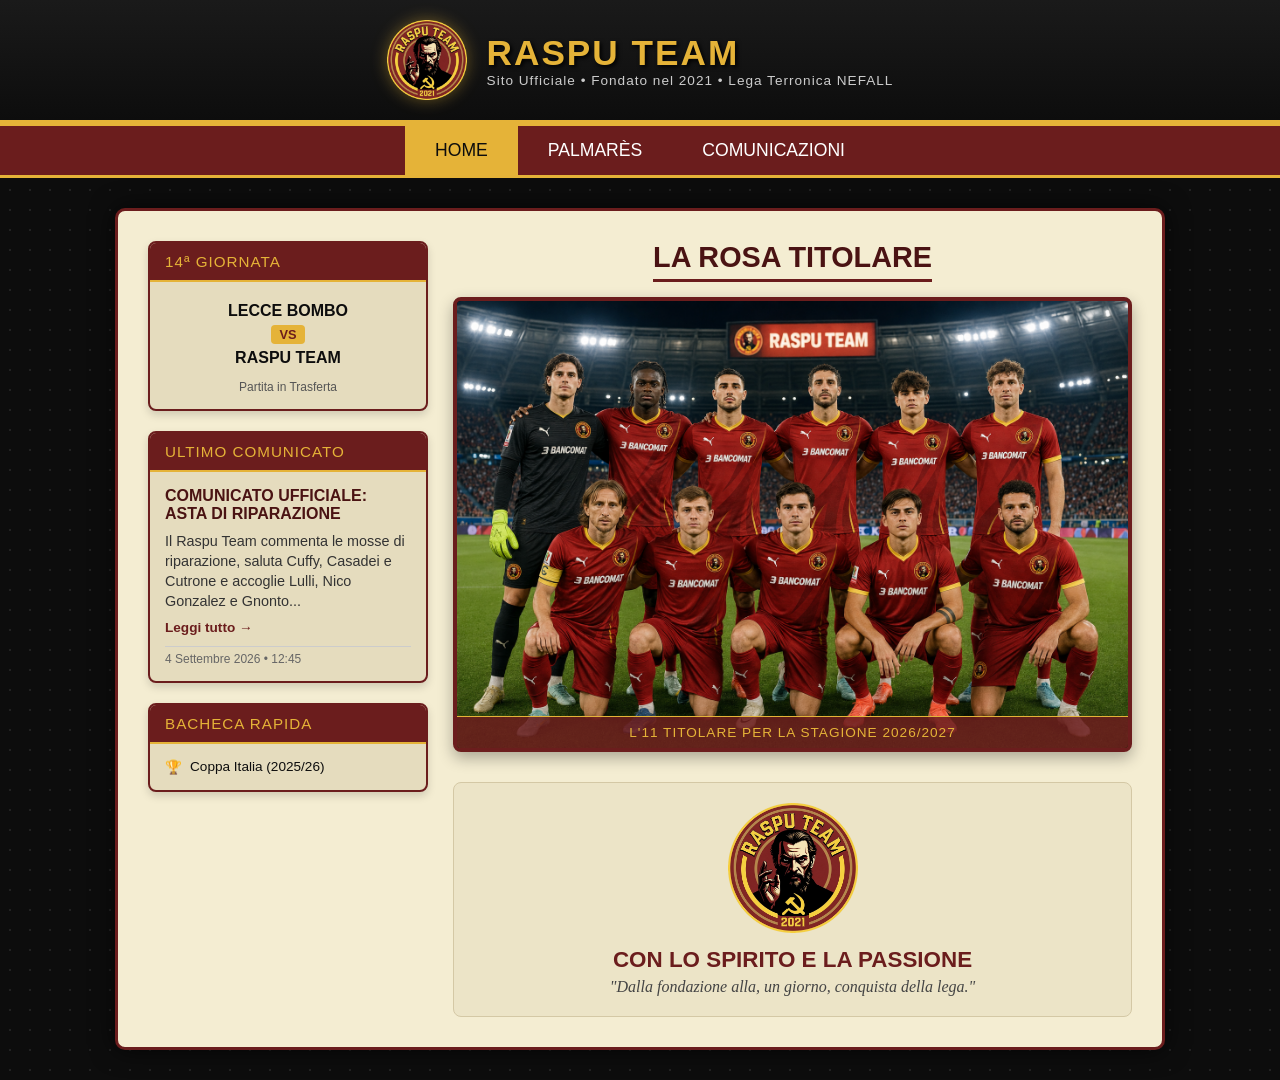
==== index.html @ 9d4887f2 "Update tagline in index.html Removed 'Prova test' from the tagline." ====
<!DOCTYPE html>
<html lang="it">
<head>
  <meta charset="UTF-8">
  <meta name="viewport" content="width=device-width, initial-scale=1.0">
  <title>Raspu Team - Sito Ufficiale prova</title>
  <link rel="stylesheet" href="style.css">
</head>
<body>

  <header>
    <div class="header-container">
      <img src="img/stemma.png" alt="Logo Raspu Team" class="logo-header">
      <div class="header-text">
        <h1>RASPU TEAM</h1>
        <p class="tagline">Sito Ufficiale • Fondato nel 2021 • Lega Terronica NEFALL</p>
      </div>
    </div>
  </header>

  <nav>
    <ul>
      <li><a href="index.html" class="active">Home</a></li>
      <li><a href="palmares.html">Palmarès</a></li>
      <li><a href="comunicazioni.html">Comunicazioni</a></li>
    </ul>
  </nav>

  <div class="container grid-home">
    
    <aside class="sidebar">
      
      <!-- Box Prossima Partita (Dinamico) -->
      <div class="card-sidebar match-widget">
        <div class="card-header" id="giornata-titolo">Prossimo Match</div>
        <div class="card-body match-body">
          <div class="match-teams">
            <span class="team-home">RASPU TEAM</span>
            <span class="vs">VS</span>
            <span class="team-away">CARICAMENTO...</span>
          </div>
          <small class="match-date" id="match-data">Calcolo in corso...</small>
        </div>
      </div>

      <!-- Box Ultimo Comunicato (Dinamico) -->
      <div class="card-sidebar">
        <div class="card-header">Ultimo Comunicato</div>
        <div class="card-body">
          <h4 id="home-comunicato-titolo">Caricamento...</h4>
          <p id="home-comunicato-estratto"></p>
          <a id="home-comunicato-link" href="#" class="read-more">Leggi tutto →</a>
          <small id="home-comunicato-data" class="date-tag"></small>
        </div>
      </div>

      <!-- Box Mini Palmarès -->
      <div class="card-sidebar mini-palmares">
        <div class="card-header">
          <a href="palmares.html" style="color: inherit; text-decoration: none;" onmouseover="this.style.textDecoration='underline'" onmouseout="this.style.textDecoration='none'">Bacheca Rapida</a>
        </div>
        <div class="card-body trophy-list">
          <div class="trophy-item">🏆 <span>Coppa Italia (2025/26)</span></div>
        </div>
      </div>

    </aside>

    <main class="hero-section">
      
      <section class="squad-section">
        <h2>LA ROSA TITOLARE</h2>
        <div class="squad-image-wrapper">
          <img src="img/titolari.png" alt="11 Titolari Raspu Team" class="img-titolari">
          <div class="image-overlay">L'11 Titolare per la Stagione 2026/2027</div>
        </div>
      </section>

      <section class="about-section">
        <img src="img/stemma.png" alt="Stemma Raspu Team" class="logo-main">
        <h3>CON LO SPIRITO E LA PASSIONE</h3>
        <p class="motto">"Dalla fondazione alla, un giorno, conquista della lega."</p>
      </section>

    </main>
  </div>

  <script src="script.js"></script>
</body>
</html>
---- style.css ----
:root {
  --amaranto: #6b1d1d;
  --amaranto-scuro: #4a1313;
  --oro: #e5b338;
  --oro-chiaro: #f3d075;
  --scuro: #0d0d0d;
  --bg-pergamena: #f4edd2;
  --bg-card: #e5dcbe;
}

/* 1. FORZA LA SCROLLBAR PER EVITARE SPOSTAMENTI ORIZZONTALI TRA PAGINE */
html {
  overflow-y: scroll;
}

* {
  box-sizing: border-box;
  margin: 0;
  padding: 0;
  font-family: 'Arial Black', Gadget, sans-serif;
}

body {
  background-color: var(--scuro);
  color: var(--scuro);
  background-image: radial-gradient(#222 1px, transparent 0);
  background-size: 20px 20px;
}

/* HEADER */
header {
  background: linear-gradient(180deg, #1a1a1a 0%, var(--scuro) 100%);
  border-bottom: 4px solid var(--oro);
  padding: 20px 10px;
  box-shadow: 0 4px 15px rgba(0,0,0,0.8);
}

.header-container {
  display: flex;
  align-items: center;
  justify-content: center;
  gap: 20px;
  max-width: 1000px;
  margin: 0 auto;
}

.logo-header {
  width: 80px;
  height: 80px;
  object-fit: contain;
  filter: drop-shadow(0 0 8px rgba(229, 179, 56, 0.4));
}

.header-text h1 {
  color: var(--oro);
  font-size: 2.2rem;
  letter-spacing: 2px;
  text-shadow: 2px 2px 4px #000;
}

.header-text .tagline {
  color: #ccc;
  font-size: 0.85rem;
  font-family: Arial, sans-serif;
  letter-spacing: 1px;
}

/* NAVIGATION */
nav {
  background-color: var(--amaranto);
  border-top: 2px solid var(--oro);
  border-bottom: 3px solid var(--oro);
  position: sticky;
  top: 0;
  z-index: 100;
}

nav ul {
  display: flex;
  justify-content: center;
  list-style: none;
}

nav a {
  display: block;
  padding: 14px 30px;
  color: #fff;
  text-decoration: none;
  font-size: 1.1rem;
  text-transform: uppercase;
  transition: all 0.3s ease;
}

nav a:hover, nav a.active {
  background-color: var(--oro);
  color: var(--scuro);
  text-shadow: none;
}

/* CONTAINER PRINCIPALE (STESSA DIMENSIONE E CENTRATURA SU TUTTE LE PAGINE) */
.container {
  width: 100%;
  max-width: 1050px;
  margin: 30px auto;
  background-color: var(--bg-pergamena);
  padding: 30px;
  border-radius: 10px;
  border: 3px solid var(--amaranto);
  box-shadow: 0 0 25px rgba(0,0,0,0.7);
}

.grid-home {
  display: grid;
  grid-template-columns: 280px 1fr;
  gap: 25px;
}

/* SIDEBAR & CARDS */
.sidebar {
  display: flex;
  flex-direction: column;
  gap: 20px;
}

.card-sidebar {
  background: var(--bg-card);
  border: 2px solid var(--amaranto);
  border-radius: 8px;
  overflow: hidden;
  box-shadow: 0 4px 8px rgba(0,0,0,0.15);
}

.card-header {
  background-color: var(--amaranto);
  color: var(--oro);
  padding: 10px 15px;
  font-size: 0.95rem;
  text-transform: uppercase;
  letter-spacing: 1px;
  border-bottom: 2px solid var(--oro);
}

.card-body {
  padding: 15px;
  font-family: Arial, sans-serif;
}

.card-body h4 {
  font-family: 'Arial Black', sans-serif;
  color: var(--amaranto-scuro);
  margin-bottom: 8px;
}

.card-body p {
  font-size: 0.9rem;
  line-height: 1.4;
  color: #333;
}

.read-more {
  display: inline-block;
  margin-top: 8px;
  color: var(--amaranto);
  font-weight: bold;
  font-size: 0.85rem;
  text-decoration: none;
}

.read-more:hover {
  text-decoration: underline;
}

.date-tag {
  display: block;
  color: #666;
  font-size: 0.75rem;
  margin-top: 10px;
  border-top: 1px solid #ccc;
  padding-top: 5px;
}

/* WIDGET PROSSIMO MATCH */
.match-teams {
  display: flex;
  flex-direction: column;
  align-items: center;
  gap: 5px;
  font-weight: bold;
  padding: 5px 0;
}

.match-teams .vs {
  color: var(--amaranto);
  font-size: 0.8rem;
  background: var(--oro);
  padding: 2px 8px;
  border-radius: 4px;
}

.match-date {
  display: block;
  text-align: center;
  color: #555;
  font-size: 0.75rem;
  margin-top: 8px;
}

/* MINI PALMARES */
.trophy-list {
  display: flex;
  flex-direction: column;
  gap: 8px;
  font-size: 0.85rem;
}

.trophy-item {
  display: flex;
  align-items: center;
  gap: 8px;
}

/* MAIN CONTENT */
.hero-section {
  display: flex;
  flex-direction: column;
  gap: 30px;
}

.squad-section {
  text-align: center;
}

.squad-section h2 {
  font-size: 1.8rem;
  color: var(--amaranto-scuro);
  margin-bottom: 15px;
  text-transform: uppercase;
  border-bottom: 3px solid var(--amaranto);
  display: inline-block;
  padding-bottom: 5px;
}

.squad-image-wrapper {
  position: relative;
  border: 4px solid var(--amaranto);
  border-radius: 8px;
  overflow: hidden;
  box-shadow: 0 6px 15px rgba(0,0,0,0.3);
  background-color: #000;
}

.img-titolari {
  width: 100%;
  height: auto;
  display: block;
  transition: transform 0.4s ease;
}

.squad-image-wrapper:hover .img-titolari {
  transform: scale(1.02);
}

.image-overlay {
  position: absolute;
  bottom: 0;
  width: 100%;
  background: rgba(107, 29, 29, 0.85);
  color: var(--oro);
  padding: 8px;
  font-size: 0.85rem;
  text-transform: uppercase;
  letter-spacing: 1px;
  border-top: 1px solid var(--oro);
}

.about-section {
  text-align: center;
  background: rgba(229, 220, 190, 0.5);
  padding: 20px;
  border-radius: 8px;
  border: 1px solid #d4c8a5;
}

.logo-main {
  width: 130px;
  height: 130px;
  object-fit: contain;
  margin-bottom: 10px;
}

.about-section h3 {
  font-size: 1.4rem;
  color: var(--amaranto);
}

.about-section .motto {
  font-family: Georgia, serif;
  font-style: italic;
  color: #444;
  margin-top: 5px;
}

/* RESPONSIVE */
@media (max-width: 820px) {
  .grid-home {
    grid-template-columns: 1fr;
  }
  
  .header-container {
    flex-direction: column;
    text-align: center;
  }
}
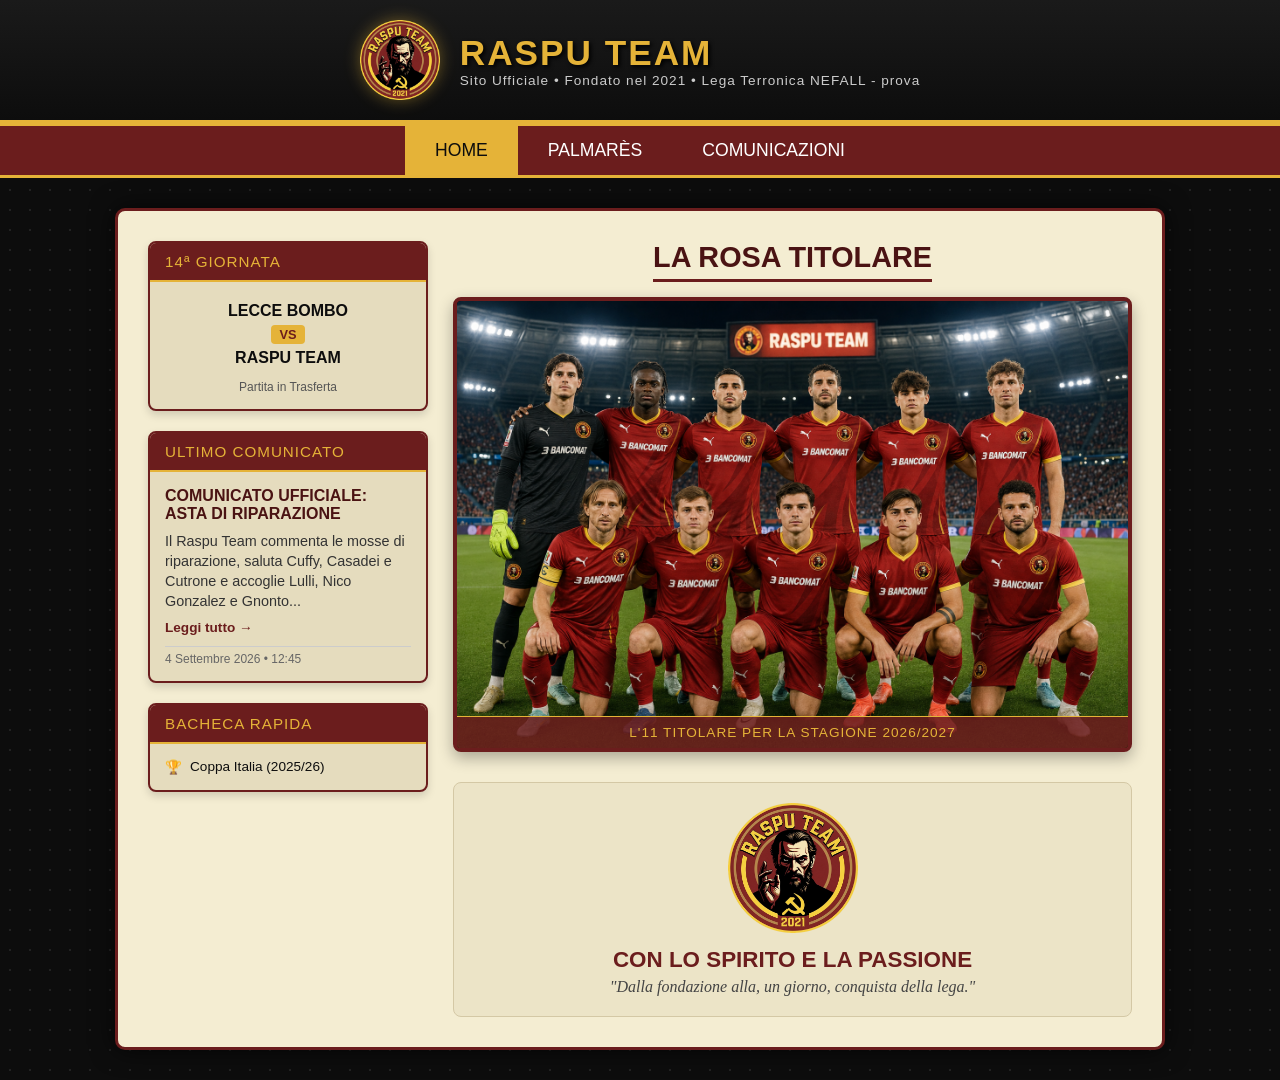
==== commit f476b680: "Update index.html" ====
--- a/index.html
+++ b/index.html
@@ -13,7 +13,7 @@
       <img src="img/stemma.png" alt="Logo Raspu Team" class="logo-header">
       <div class="header-text">
         <h1>RASPU TEAM</h1>
-        <p class="tagline">Sito Ufficiale • Fondato nel 2021 • Lega Terronica NEFALL</p>
+        <p class="tagline">Sito Ufficiale • Fondato nel 2021 • Lega Terronica NEFALL - prova</p>
       </div>
     </div>
   </header>
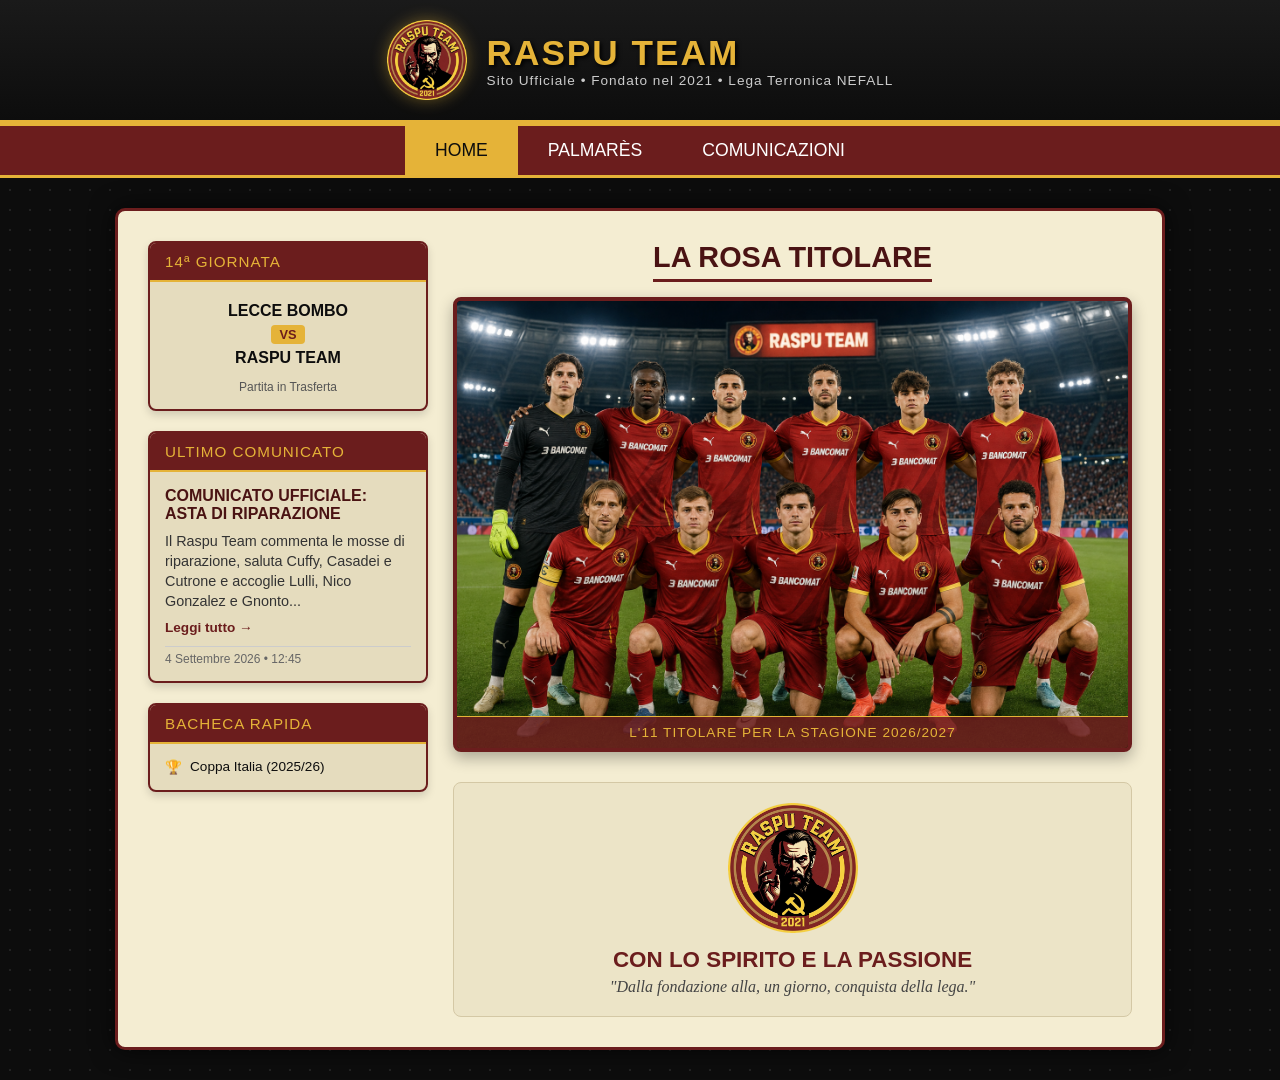
==== commit 3845ce5b: "Update index.html" ====
--- a/index.html
+++ b/index.html
@@ -13,7 +13,7 @@
       <img src="img/stemma.png" alt="Logo Raspu Team" class="logo-header">
       <div class="header-text">
         <h1>RASPU TEAM</h1>
-        <p class="tagline">Sito Ufficiale • Fondato nel 2021 • Lega Terronica NEFALL - prova</p>
+        <p class="tagline">Sito Ufficiale • Fondato nel 2021 • Lega Terronica NEFALL</p>
       </div>
     </div>
   </header>
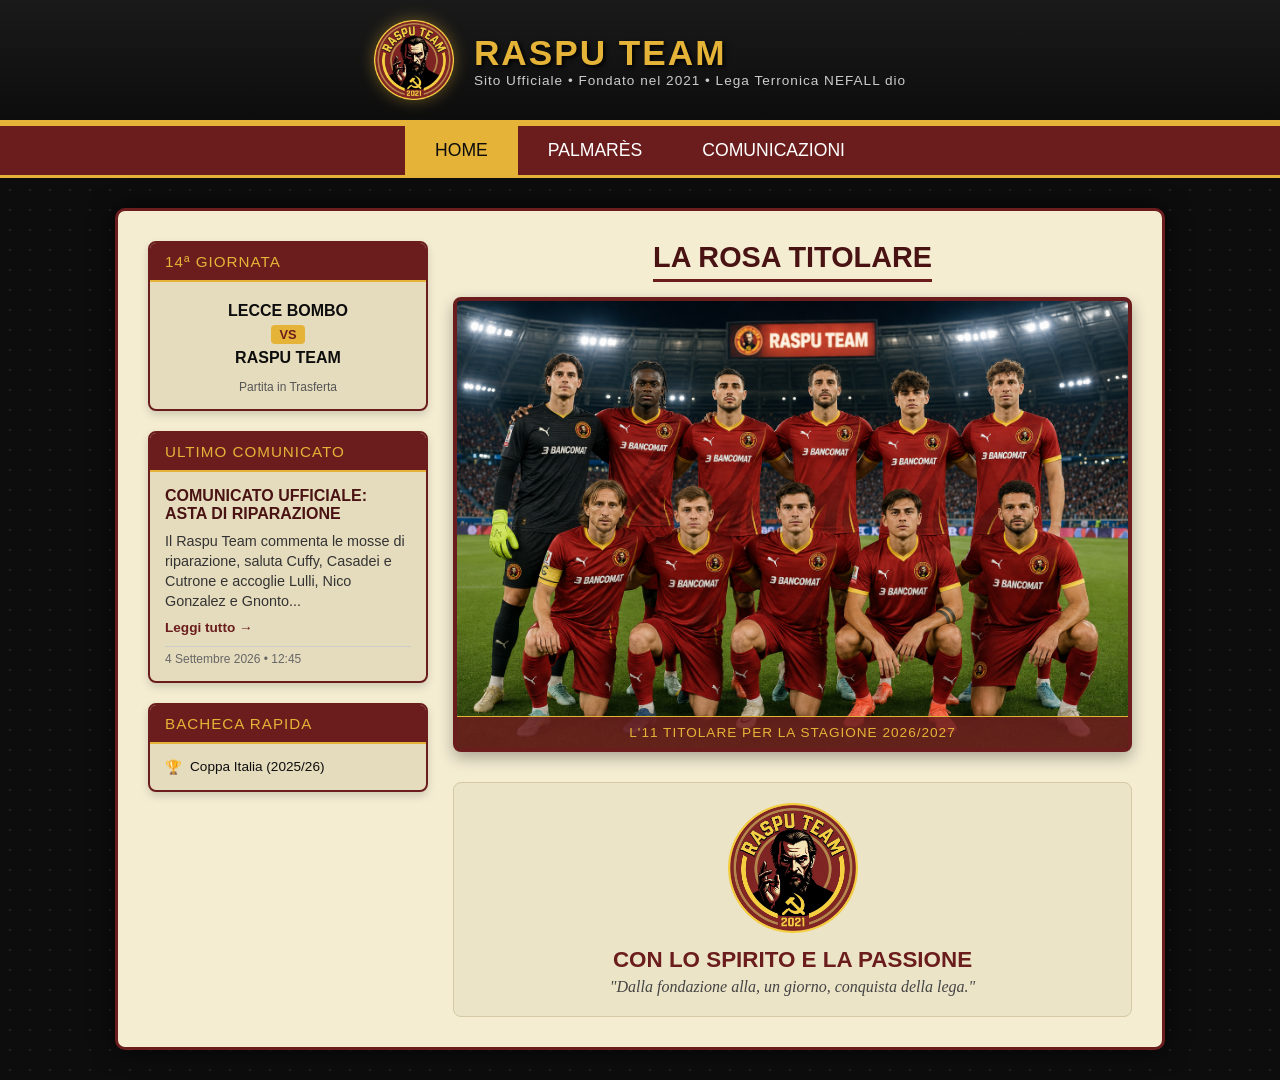
==== commit 57e043bc: "Update index.html" ====
--- a/index.html
+++ b/index.html
@@ -13,7 +13,7 @@
       <img src="img/stemma.png" alt="Logo Raspu Team" class="logo-header">
       <div class="header-text">
         <h1>RASPU TEAM</h1>
-        <p class="tagline">Sito Ufficiale • Fondato nel 2021 • Lega Terronica NEFALL</p>
+        <p class="tagline">Sito Ufficiale • Fondato nel 2021 • Lega Terronica NEFALL dio</p>
       </div>
     </div>
   </header>
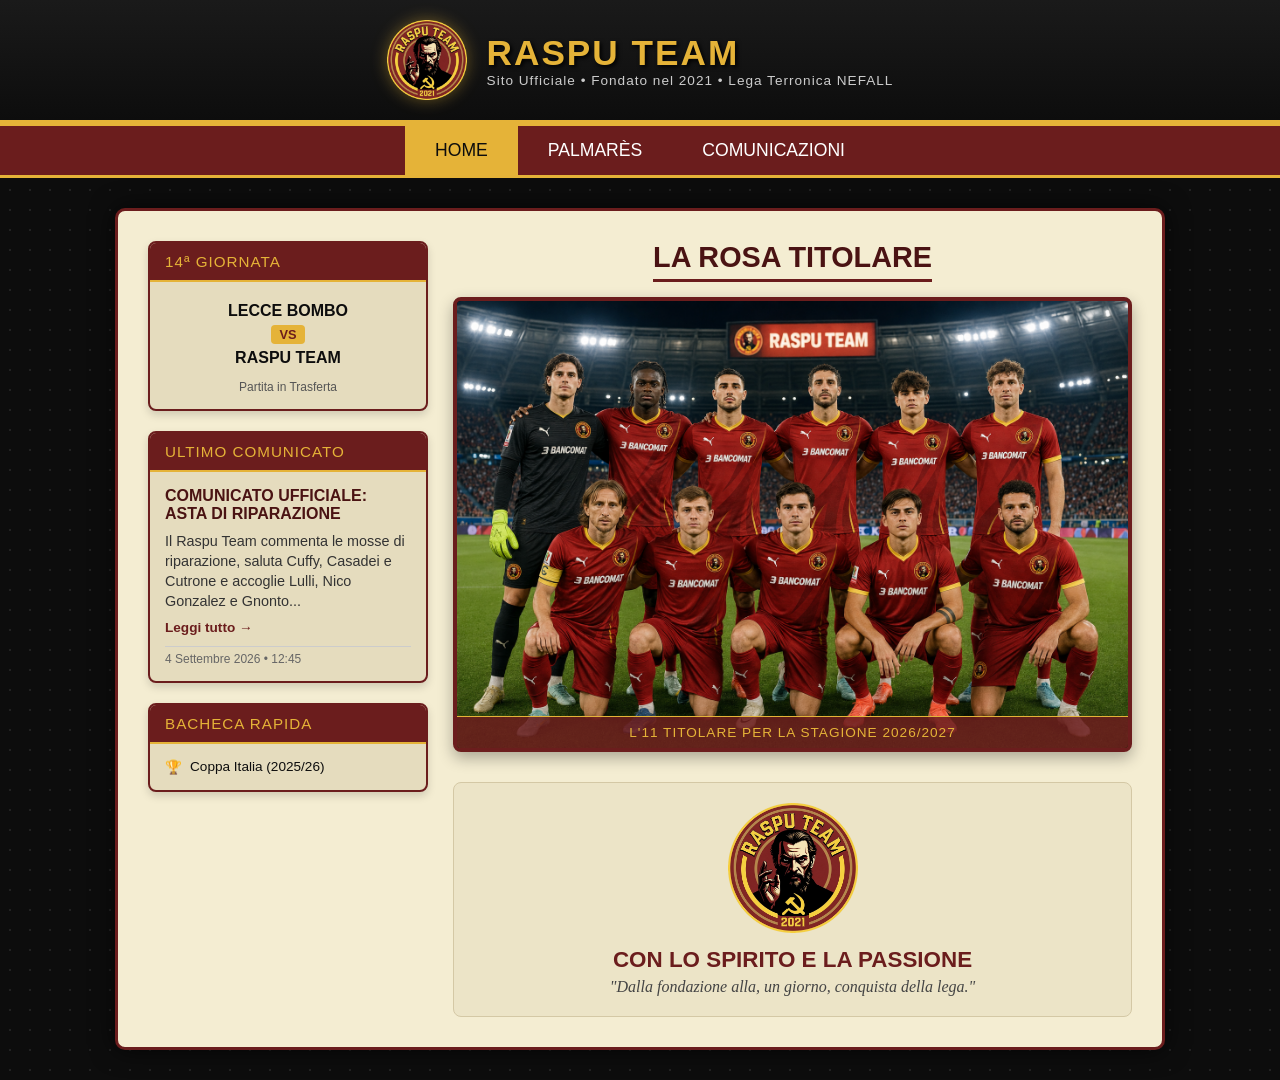
==== commit afbdb279: "Update index.html" ====
--- a/index.html
+++ b/index.html
@@ -13,7 +13,7 @@
       <img src="img/stemma.png" alt="Logo Raspu Team" class="logo-header">
       <div class="header-text">
         <h1>RASPU TEAM</h1>
-        <p class="tagline">Sito Ufficiale • Fondato nel 2021 • Lega Terronica NEFALL dio</p>
+        <p class="tagline">Sito Ufficiale • Fondato nel 2021 • Lega Terronica NEFALL</p>
       </div>
     </div>
   </header>
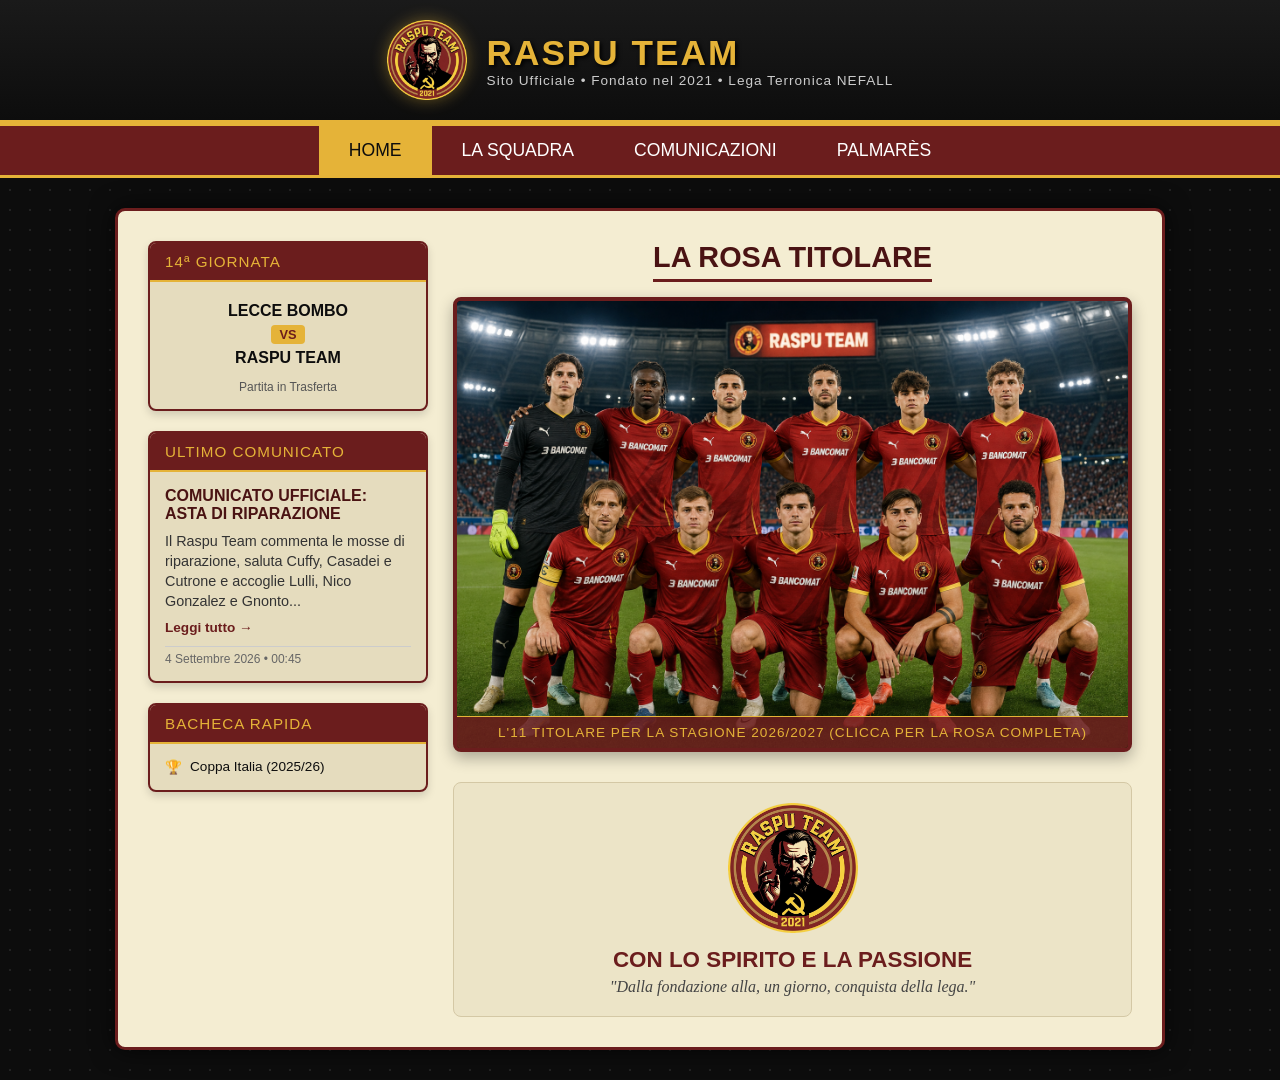
==== commit ba40f591: "Aggiunta pagina rosa" ====
--- a/index.html
+++ b/index.html
@@ -3,7 +3,7 @@
 <head>
   <meta charset="UTF-8">
   <meta name="viewport" content="width=device-width, initial-scale=1.0">
-  <title>Raspu Team - Sito Ufficiale prova</title>
+  <title>Raspu Team - Sito Ufficiale</title>
   <link rel="stylesheet" href="style.css">
 </head>
 <body>
@@ -21,8 +21,9 @@
   <nav>
     <ul>
       <li><a href="index.html" class="active">Home</a></li>
+      <li><a href="rosa.html">La squadra</a></li>
+      <li><a href="comunicazioni.html">Comunicazioni</a></li>
       <li><a href="palmares.html">Palmarès</a></li>
-      <li><a href="comunicazioni.html">Comunicazioni</a></li>
     </ul>
   </nav>
 
@@ -70,10 +71,12 @@
       
       <section class="squad-section">
         <h2>LA ROSA TITOLARE</h2>
-        <div class="squad-image-wrapper">
-          <img src="img/titolari.png" alt="11 Titolari Raspu Team" class="img-titolari">
-          <div class="image-overlay">L'11 Titolare per la Stagione 2026/2027</div>
-        </div>
+        <a href="rosa_2026-27.html" style="text-decoration: none; display: block;">
+          <div class="squad-image-wrapper">
+            <img src="img/titolari.png" alt="11 Titolari Raspu Team" class="img-titolari">
+            <div class="image-overlay">L'11 Titolare per la Stagione 2026/2027 (Clicca per la rosa completa)</div>
+          </div>
+        </a>
       </section>
 
       <section class="about-section">
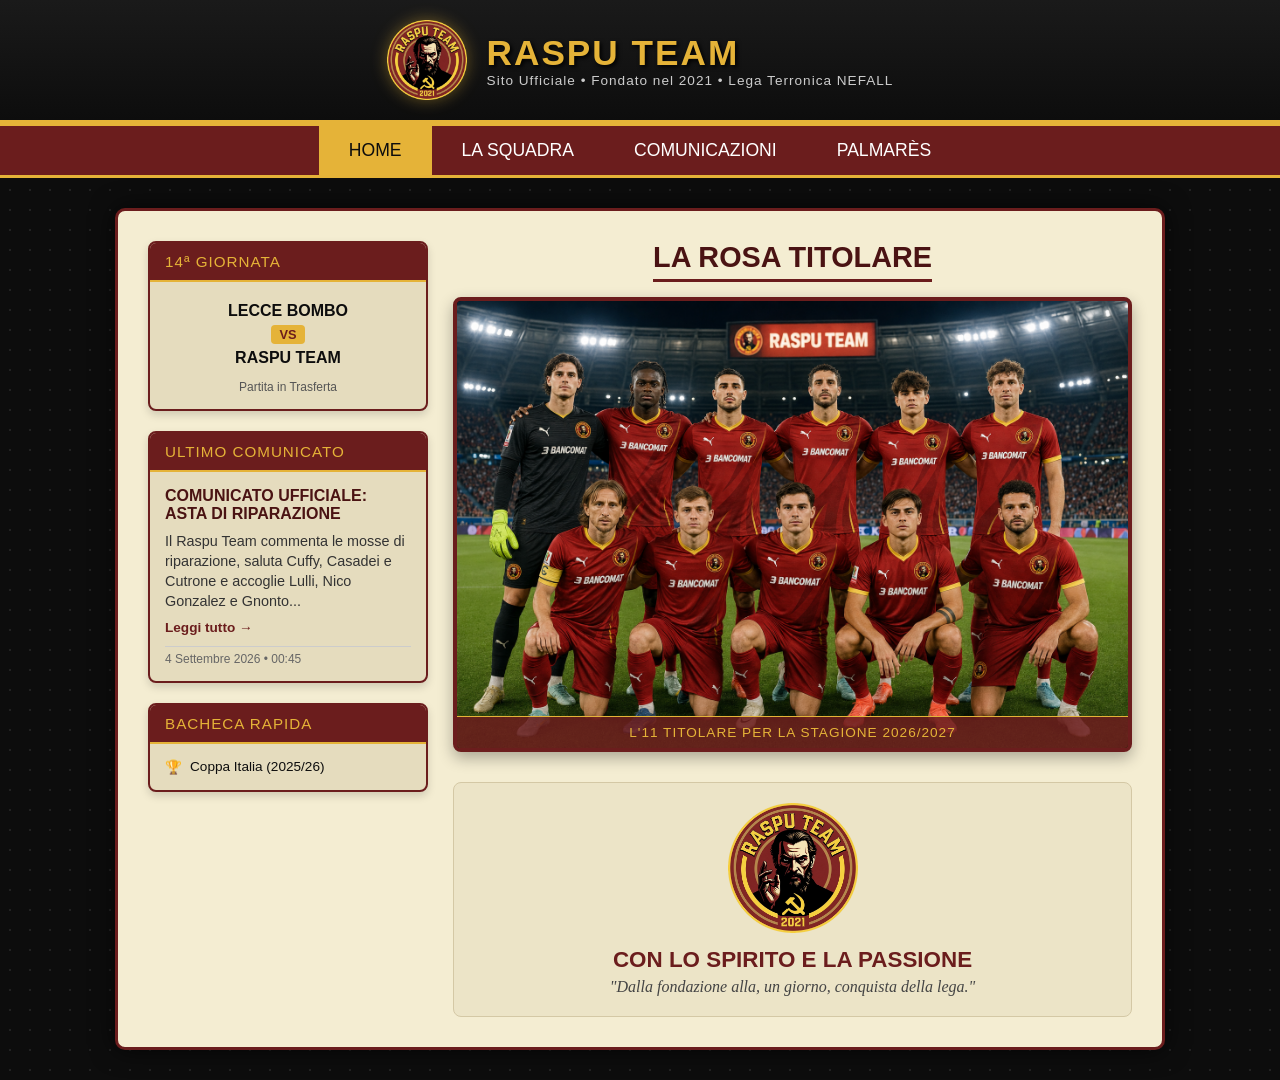
==== commit f1fc1481: "Conclusione pagina rose" ====
--- a/index.html
+++ b/index.html
@@ -74,7 +74,7 @@
         <a href="rosa_2026-27.html" style="text-decoration: none; display: block;">
           <div class="squad-image-wrapper">
             <img src="img/titolari.png" alt="11 Titolari Raspu Team" class="img-titolari">
-            <div class="image-overlay">L'11 Titolare per la Stagione 2026/2027 (Clicca per la rosa completa)</div>
+            <div class="image-overlay">L'11 Titolare per la Stagione 2026/2027</div>
           </div>
         </a>
       </section>
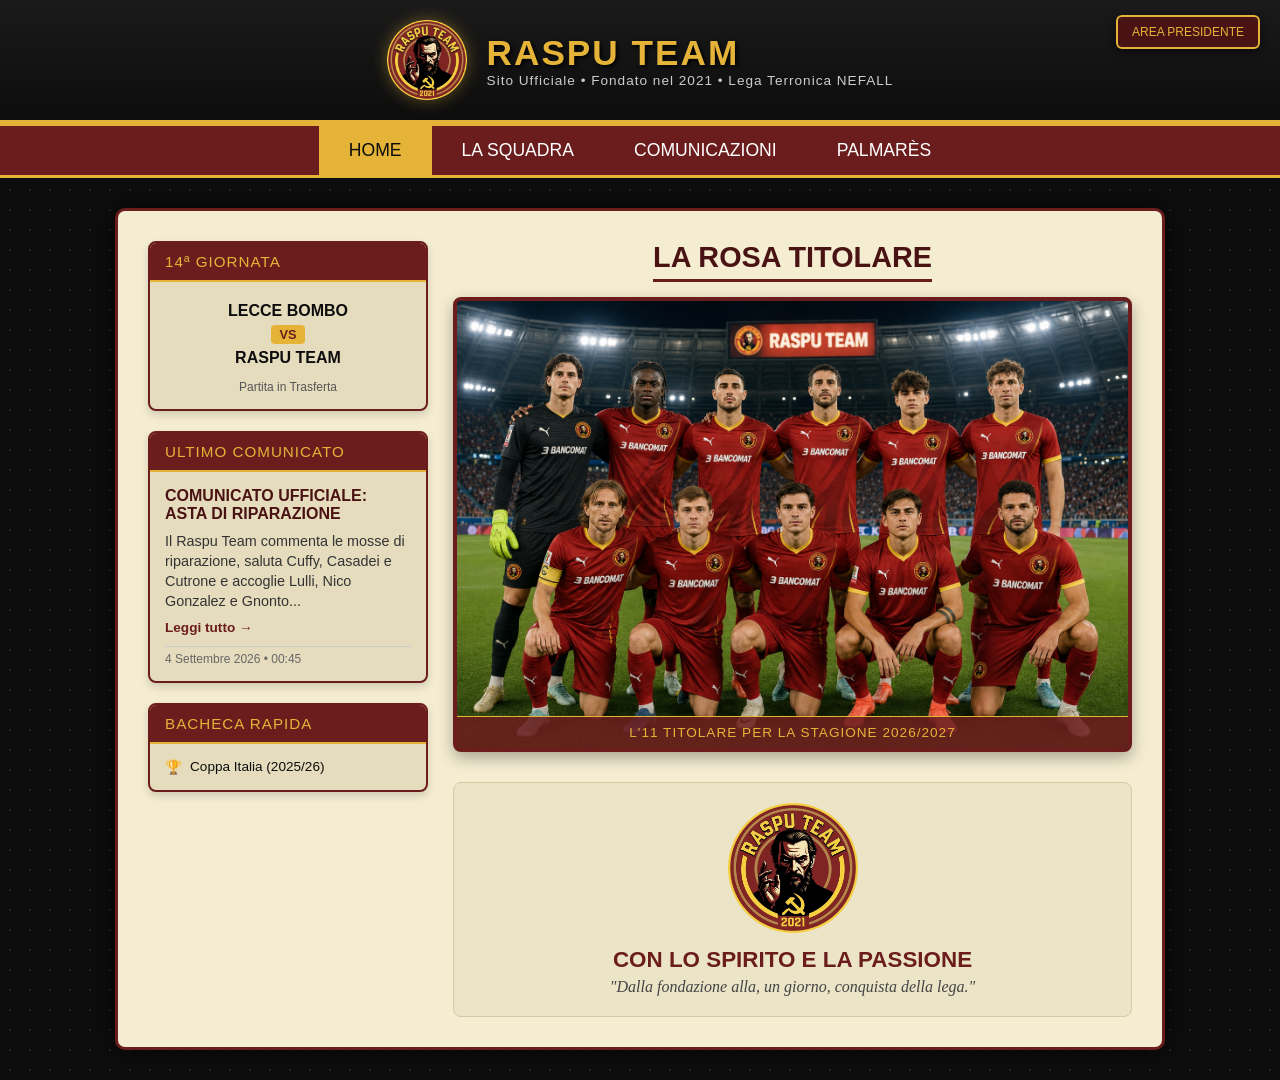
==== commit 2ab24e2f: "Area presidente e php (solo roba iniziale, base per il dopo)" ====
--- a/index.html
+++ b/index.html
@@ -16,6 +16,8 @@
         <p class="tagline">Sito Ufficiale • Fondato nel 2021 • Lega Terronica NEFALL</p>
       </div>
     </div>
+    <!-- Pulsante Area Presidente in alto a destra -->
+    <a href="admin.php" class="area-presidente-destra">Area Presidente</a>
   </header>
 
   <nav>
--- a/style.css
+++ b/style.css
@@ -79,6 +79,7 @@
   display: flex;
   justify-content: center;
   list-style: none;
+  flex-wrap: wrap;
 }
 
 nav a {
@@ -300,7 +301,9 @@
   margin-top: 5px;
 }
 
-/* RESPONSIVE */
+/* ==========================================
+   OTTIMIZZAZIONE RESPONSIVE PER SMARTPHONE
+   ========================================== */
 @media (max-width: 820px) {
   .grid-home {
     grid-template-columns: 1fr;
@@ -310,4 +313,75 @@
     flex-direction: column;
     text-align: center;
   }
+}
+
+@media (max-width: 600px) {
+  /* Adatta i margini generali per non sprecare spazio sugli schermi stretti */
+  .container {
+    padding: 12px !important;
+    margin: 10px auto !important;
+    border-width: 2px;
+  }
+
+  /* Rimpicciolisci leggermente il titolo principale della rosa/pagine */
+  main.main-content > h2 {
+    font-size: 1.3rem !important;
+    word-break: break-word;
+  }
+
+  /* Menu di navigazione più compatto nei display piccoli */
+  nav a {
+    padding: 10px 15px;
+    font-size: 0.9rem;
+  }
+
+  /* Adatta le voci della rosa e del mercato per evitare sovrapposizioni */
+  main.main-content ul li {
+    font-size: 0.85rem !important;
+    padding: 6px 4px !important;
+  }
+
+  /* Evita che le scritte lunghe nel blocco mercato vadano troppo fuori riga */
+  section[style*="background: #fdfbf7"] ul li {
+    flex-wrap: wrap;
+    gap: 4px;
+  }
+}
+
+/* --- PULSANTE AREA PRESIDENTE (ANGOLO ALTO A DESTRA) --- */
+.area-presidente-destra {
+  position: absolute;
+  top: 15px;
+  right: 20px;
+  background-color: var(--amaranto-scuro);
+  color: var(--oro);
+  border: 2px solid var(--oro);
+  padding: 8px 14px;
+  font-size: 0.75rem;
+  font-family: 'Arial Black', Gadget, sans-serif;
+  text-transform: uppercase;
+  text-decoration: none;
+  border-radius: 6px;
+  box-shadow: 0 3px 8px rgba(0,0,0,0.6);
+  transition: all 0.25s ease;
+  z-index: 50;
+}
+
+.area-presidente-destra:hover {
+  background-color: var(--oro);
+  color: var(--scuro);
+  box-shadow: 0 0 12px rgba(229, 179, 56, 0.6);
+  transform: translateY(-1px);
+}
+
+/* Controllo rapido per smartphone */
+@media (max-width: 768px) {
+  .area-presidente-destra {
+    position: static;
+    display: inline-block;
+    margin: 10px auto 0 auto;
+  }
+  header {
+    text-align: center;
+  }
 }
